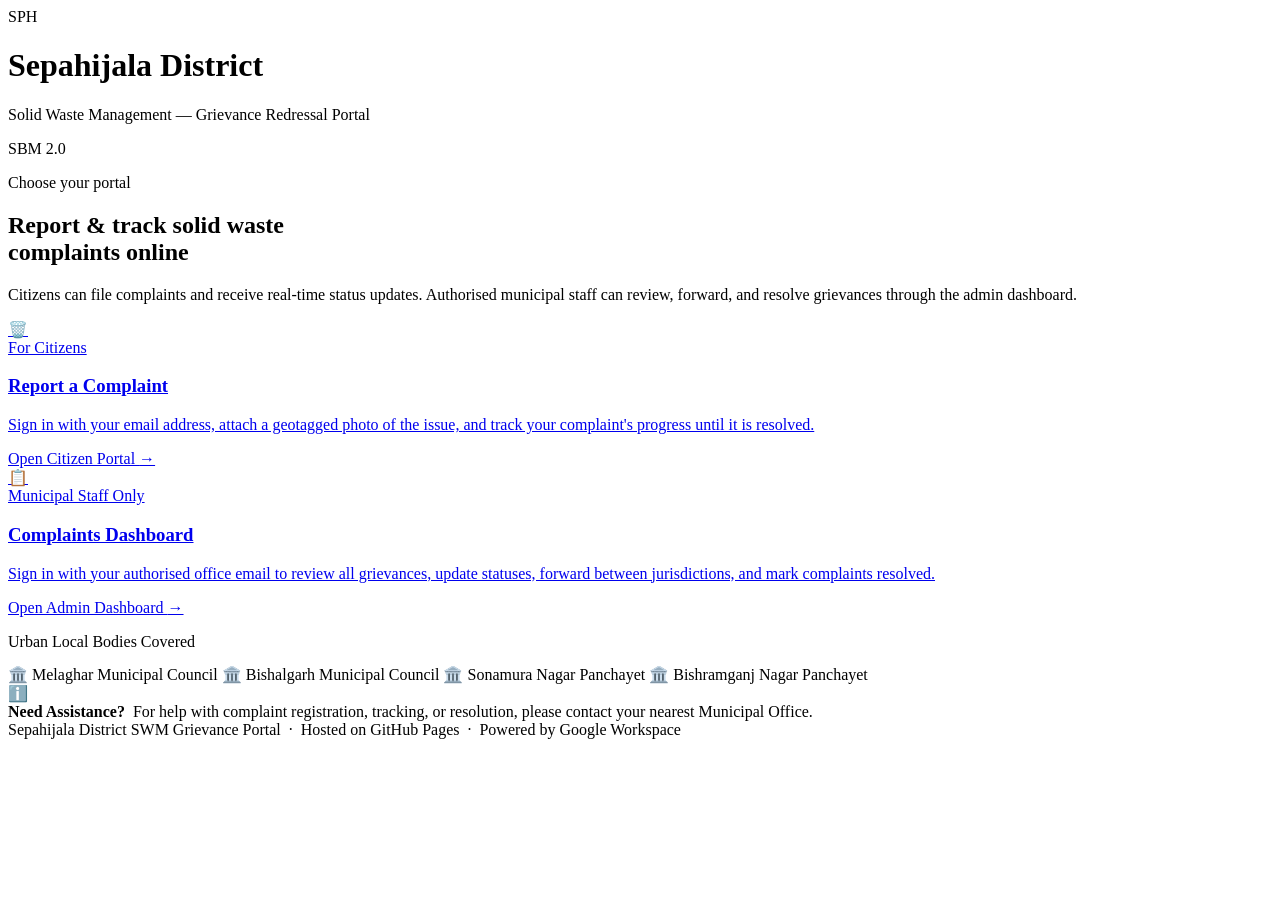
==== index.html @ a2b0eef4 "Initial commit — Sepahijala District SWM Grievance Portal - Landing page with Modern Civic Blue desi" ====
<!DOCTYPE html>
<html lang="en">
<head>
  <meta charset="UTF-8">
  <meta name="viewport" content="width=device-width, initial-scale=1">
  <title>SWM Grievance Portal — Sepahijala District</title>
  <link rel="preconnect" href="https://fonts.googleapis.com">
  <link rel="preconnect" href="https://fonts.gstatic.com" crossorigin>
  <link href="https://fonts.googleapis.com/css2?family=Poppins:wght@600;700;800&family=DM+Sans:ital,opsz,wght@0,9..40,400;0,9..40,500;0,9..40,600;1,9..40,400&display=swap" rel="stylesheet">
  <link rel="stylesheet" href="assets/style.css">
</head>
<body>

  <!-- ===== SITE HEADER ===== -->
  <header class="site-header">
    <div class="header-inner">
      <div class="district-badge">SPH</div>
      <div class="header-text">
        <h1>Sepahijala District</h1>
        <p>Solid Waste Management — Grievance Redressal Portal</p>
      </div>
      <div class="header-meta">
        <span class="sbm-tag">SBM 2.0</span>
      </div>
    </div>
    <div class="header-stripe"></div>
  </header>

  <!-- ===== MAIN CONTENT ===== -->
  <main class="main-wrap">

    <section class="hero">
      <p class="eyebrow">Choose your portal</p>
      <h2>Report &amp; track solid waste<br>complaints online</h2>
      <p class="hero-sub">
        Citizens can file complaints and receive real-time status updates.
        Authorised municipal staff can review, forward, and resolve grievances through the admin dashboard.
      </p>
    </section>

    <!-- Portal Cards -->
    <div class="portal-grid">

      <a class="portal-card" href="citizen.html">
        <div class="card-icon">🗑️</div>
        <span class="card-tag">For Citizens</span>
        <h3>Report a Complaint</h3>
        <p>Sign in with your email address, attach a geotagged photo of the issue, and track your complaint's progress until it is resolved.</p>
        <span class="card-cta">Open Citizen Portal <span class="cta-arrow">→</span></span>
      </a>

      <a class="portal-card admin-card" href="admin.html">
        <div class="card-icon">📋</div>
        <span class="card-tag admin-tag">Municipal Staff Only</span>
        <h3>Complaints Dashboard</h3>
        <p>Sign in with your authorised office email to review all grievances, update statuses, forward between jurisdictions, and mark complaints resolved.</p>
        <span class="card-cta admin-cta">Open Admin Dashboard <span class="cta-arrow">→</span></span>
      </a>

    </div>

    <!-- ULBs covered -->
    <div class="ulb-strip">
      <p class="eyebrow" style="margin-bottom: 14px;">Urban Local Bodies Covered</p>
      <div class="ulb-list">
        <span class="ulb-pill">🏛️ Melaghar Municipal Council</span>
        <span class="ulb-pill">🏛️ Bishalgarh Municipal Council</span>
        <span class="ulb-pill">🏛️ Sonamura Nagar Panchayet</span>
        <span class="ulb-pill">🏛️ Bishramganj Nagar Panchayet</span>
      </div>
    </div>

    <!-- Help note -->
    <div class="info-note">
      <span class="info-icon">ℹ️</span>
      <div>
        <strong>Need Assistance?</strong>&nbsp;
        For help with complaint registration, tracking, or resolution, please contact your nearest Municipal Office.
      </div>
    </div>

  </main>

  <!-- ===== FOOTER ===== -->
  <footer class="site-footer">
    Sepahijala District SWM Grievance Portal &nbsp;·&nbsp;
    Hosted on GitHub Pages &nbsp;·&nbsp;
    Powered by Google Workspace
  </footer>

</body>
</html>
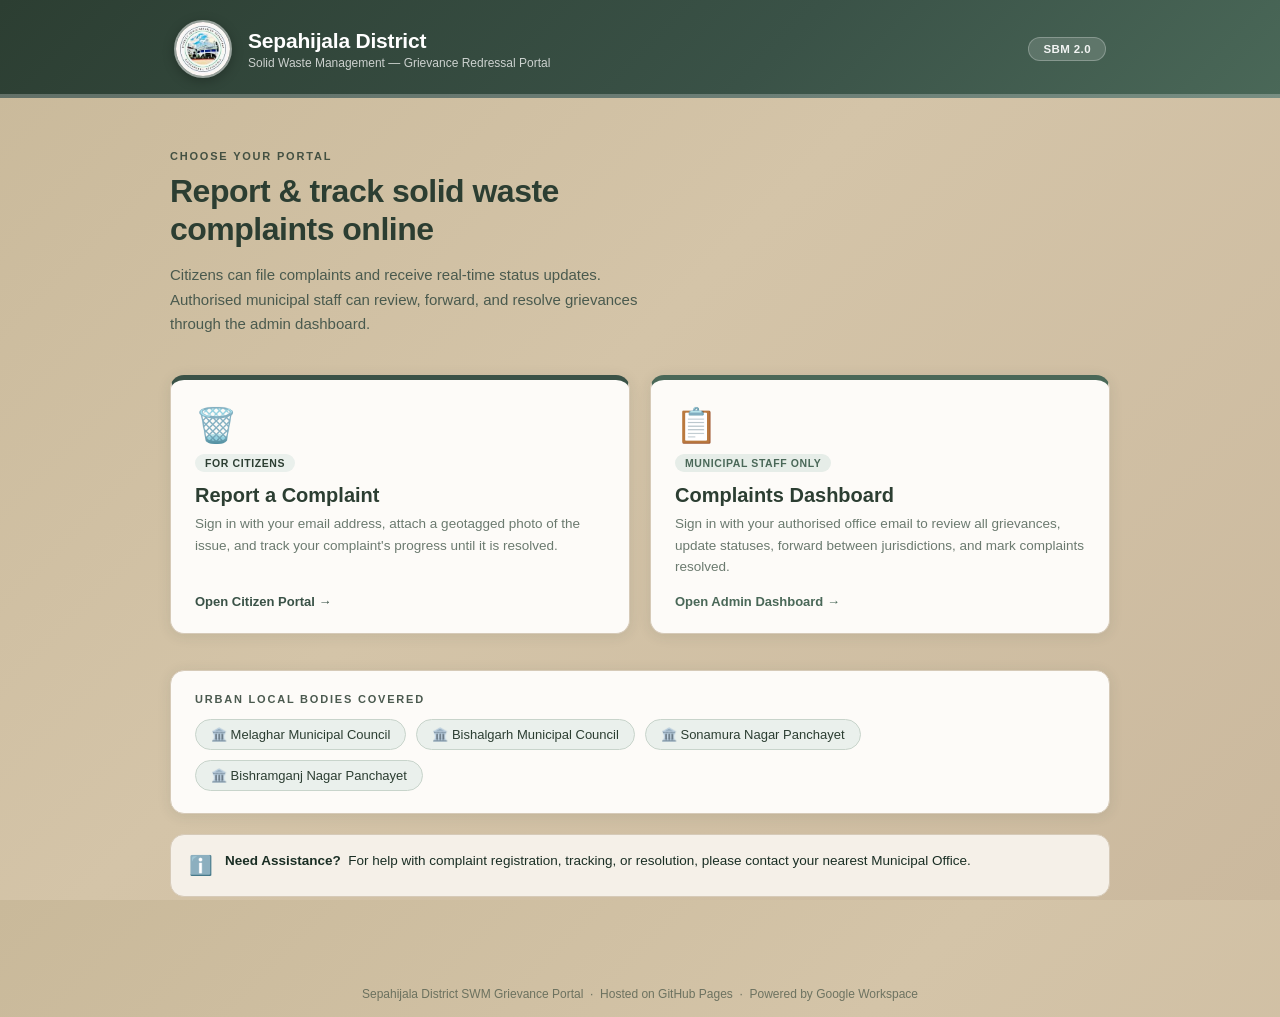
==== commit 1eee1651: "Updated Sepahijala District Logo & Theme" ====
--- a/index.html
+++ b/index.html
@@ -14,7 +14,7 @@
   <!-- ===== SITE HEADER ===== -->
   <header class="site-header">
     <div class="header-inner">
-      <div class="district-badge">SPH</div>
+      <img src="assets/logo.jpg" alt="Sepahijala District Logo" class="district-logo">
       <div class="header-text">
         <h1>Sepahijala District</h1>
         <p>Solid Waste Management — Grievance Redressal Portal</p>
--- a/assets/style.css
+++ b/assets/style.css
@@ -0,0 +1,305 @@
+/*
+  Sepahijala District — SWM Grievance Portal
+  Theme: "Forest Green" — Dark Forest + Warm Sandy Beige
+  Fonts: Poppins (headings) + DM Sans (body)
+*/
+
+/* ===== TOKENS ===== */
+:root {
+  --forest:        #3A5247;
+  --forest-dark:   #2C3E32;
+  --forest-mid:    #4A6858;
+  --forest-light:  #EAF0EC;
+  --forest-pale:   #F2F6F3;
+  --sand:          #D4C4A8;
+  --sand-dark:     #C9B99A;
+  --sand-light:    #E8DFD0;
+  --cream:         #F5F0E8;
+  --card:          #FDFBF8;
+  --border:        #C8D4CB;
+  --border-sand:   #D6CAB8;
+  --ink:           #1A2E24;
+  --muted:         #6B7A6F;
+  --success:       #2E7D52;
+  --danger:        #C0392B;
+  --radius:        14px;
+  --radius-sm:     8px;
+  --shadow:        0 2px 14px rgba(42, 62, 50, 0.10);
+  --shadow-md:     0 8px 32px rgba(42, 62, 50, 0.16);
+  --font-heading:  'Poppins', sans-serif;
+  --font-body:     'DM Sans', -apple-system, BlinkMacSystemFont, 'Segoe UI', sans-serif;
+}
+
+/* ===== RESET ===== */
+*, *::before, *::after { box-sizing: border-box; margin: 0; padding: 0; }
+html, body { height: 100%; }
+
+body {
+  font-family: var(--font-body);
+  background: linear-gradient(135deg, #C9B99A 0%, #D4C4A8 45%, #CBB99E 100%);
+  min-height: 100vh;
+  color: var(--ink);
+  -webkit-font-smoothing: antialiased;
+}
+
+a { color: var(--forest); }
+
+/* ===== SITE HEADER ===== */
+.site-header {
+  background: linear-gradient(135deg, var(--forest-dark) 0%, var(--forest) 60%, var(--forest-mid) 100%);
+  color: #fff;
+}
+
+.header-inner {
+  display: flex;
+  align-items: center;
+  gap: 16px;
+  padding: 20px 24px 16px;
+  max-width: 980px;
+  margin: 0 auto;
+}
+
+.district-logo {
+  width: 58px;
+  height: 58px;
+  border-radius: 50%;
+  object-fit: cover;
+  border: 2.5px solid rgba(255,255,255,0.5);
+  flex-shrink: 0;
+  box-shadow: 0 3px 12px rgba(0,0,0,0.25);
+}
+
+.header-text h1 {
+  font-family: var(--font-heading);
+  font-size: 21px;
+  font-weight: 700;
+  letter-spacing: -0.2px;
+  line-height: 1.2;
+}
+
+.header-text p {
+  font-size: 12px;
+  opacity: 0.75;
+  margin-top: 3px;
+  font-weight: 400;
+}
+
+.header-meta { margin-left: auto; }
+
+.sbm-tag {
+  display: inline-block;
+  background: rgba(255,255,255,0.15);
+  color: rgba(255,255,255,0.92);
+  border: 1px solid rgba(255,255,255,0.25);
+  padding: 5px 14px;
+  border-radius: 20px;
+  font-size: 11.5px;
+  font-weight: 700;
+  letter-spacing: 0.4px;
+  white-space: nowrap;
+}
+
+.header-stripe {
+  height: 4px;
+  background: rgba(255,255,255,0.25);
+}
+
+/* ===== MAIN LAYOUT ===== */
+.main-wrap {
+  max-width: 980px;
+  margin: 0 auto;
+  padding: 52px 20px 70px;
+}
+
+/* ===== HERO ===== */
+.eyebrow {
+  font-size: 11px;
+  font-weight: 700;
+  letter-spacing: 1.8px;
+  text-transform: uppercase;
+  color: var(--forest-dark);
+  margin-bottom: 10px;
+  opacity: 0.85;
+}
+
+.hero { margin-bottom: 38px; }
+
+.hero h2 {
+  font-family: var(--font-heading);
+  font-size: 32px;
+  font-weight: 800;
+  color: var(--forest-dark);
+  line-height: 1.2;
+  margin-bottom: 14px;
+  letter-spacing: -0.5px;
+}
+
+.hero-sub {
+  font-size: 15px;
+  color: #4A5A4E;
+  line-height: 1.65;
+  max-width: 58ch;
+}
+
+/* ===== PORTAL CARDS ===== */
+.portal-grid {
+  display: grid;
+  grid-template-columns: repeat(auto-fit, minmax(280px, 1fr));
+  gap: 20px;
+  margin-bottom: 36px;
+}
+
+.portal-card {
+  background: var(--card);
+  border: 1px solid var(--border-sand);
+  border-top: 5px solid var(--forest);
+  border-radius: var(--radius);
+  padding: 28px 24px 24px;
+  text-decoration: none;
+  color: var(--ink);
+  display: flex;
+  flex-direction: column;
+  gap: 6px;
+  box-shadow: var(--shadow);
+  transition: transform 0.14s ease, box-shadow 0.14s ease;
+}
+
+.portal-card:hover {
+  transform: translateY(-4px);
+  box-shadow: var(--shadow-md);
+}
+
+.admin-card { border-top-color: var(--forest-mid); }
+
+.card-icon {
+  font-size: 34px;
+  line-height: 1;
+  margin-bottom: 6px;
+}
+
+.card-tag {
+  display: inline-block;
+  font-size: 10.5px;
+  font-weight: 700;
+  text-transform: uppercase;
+  letter-spacing: 0.6px;
+  padding: 3px 10px;
+  border-radius: 20px;
+  background: var(--forest-light);
+  color: var(--forest-dark);
+  width: fit-content;
+  margin-bottom: 6px;
+}
+
+.admin-tag {
+  background: #E6EDE8;
+  color: var(--forest-mid);
+}
+
+.portal-card h3 {
+  font-family: var(--font-heading);
+  font-size: 20px;
+  font-weight: 700;
+  color: var(--forest-dark);
+  margin: 0;
+}
+
+.portal-card p {
+  font-size: 13.5px;
+  color: var(--muted);
+  line-height: 1.6;
+  flex: 1;
+  margin: 0;
+}
+
+.card-cta {
+  display: inline-block;
+  font-size: 13px;
+  font-weight: 600;
+  color: var(--forest);
+  margin-top: 10px;
+}
+
+.admin-cta { color: var(--forest-mid); }
+
+.cta-arrow {
+  display: inline-block;
+  transition: transform 0.14s ease;
+}
+.portal-card:hover .cta-arrow { transform: translateX(5px); }
+
+/* ===== ULB STRIP ===== */
+.ulb-strip {
+  background: var(--card);
+  border: 1px solid var(--border-sand);
+  border-radius: var(--radius);
+  padding: 22px 24px;
+  margin-bottom: 20px;
+  box-shadow: var(--shadow);
+}
+
+.ulb-list {
+  display: flex;
+  flex-wrap: wrap;
+  gap: 10px;
+}
+
+.ulb-pill {
+  background: var(--forest-light);
+  color: var(--forest-dark);
+  border: 1px solid var(--border);
+  border-radius: 20px;
+  padding: 7px 15px;
+  font-size: 13px;
+  font-weight: 500;
+}
+
+/* ===== INFO NOTE ===== */
+.info-note {
+  display: flex;
+  align-items: flex-start;
+  gap: 12px;
+  background: var(--cream);
+  border: 1px solid var(--border-sand);
+  border-radius: var(--radius);
+  padding: 16px 18px;
+  font-size: 13.5px;
+  color: var(--ink);
+  line-height: 1.5;
+}
+
+.info-icon { font-size: 19px; flex-shrink: 0; margin-top: 1px; }
+
+/* ===== SITE FOOTER ===== */
+.site-footer {
+  text-align: center;
+  padding: 20px 20px 16px;
+  font-size: 12px;
+  color: rgba(42,62,50,0.6);
+}
+
+/* ===== EMBED PAGES (citizen.html / admin.html) ===== */
+body.embed-page {
+  overflow: hidden;
+  background: #fff;
+}
+
+.embed-wrap {
+  height: 100vh;
+  display: flex;
+  flex-direction: column;
+}
+
+.embed-frame {
+  flex: 1;
+  width: 100%;
+  border: none;
+  display: block;
+}
+
+/* ===== RESPONSIVE ===== */
+@media (max-width: 600px) {
+  .header-meta { display: none; }
+  .hero h2 { font-size: 24px; }
+  .main-wrap { padding: 32px 16px 52px; }
+}
